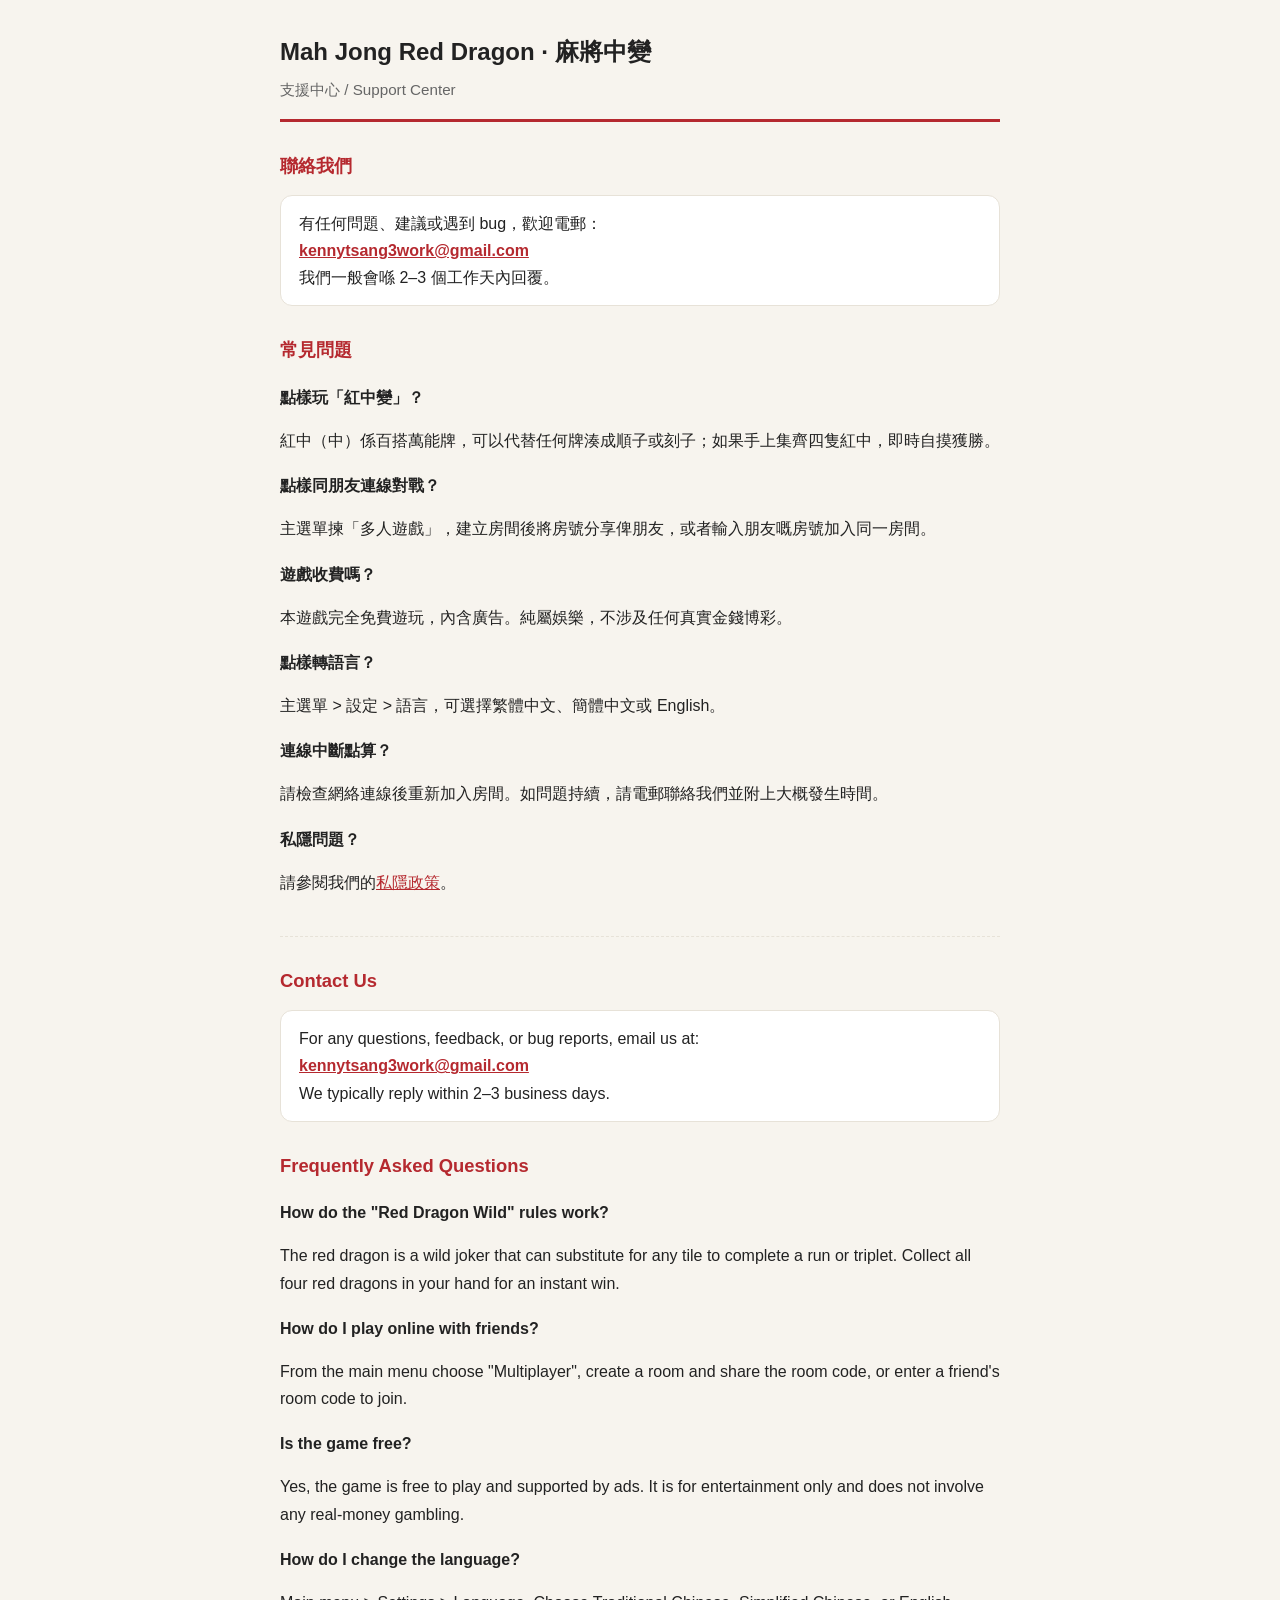
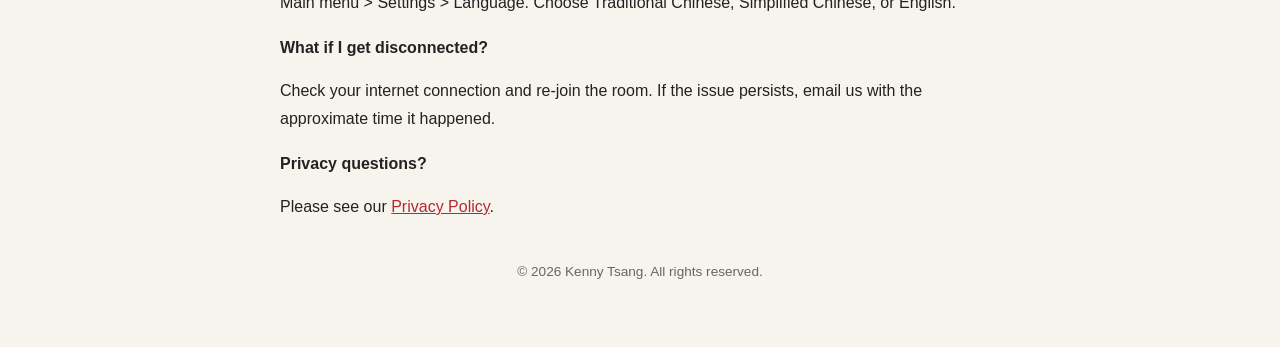
==== support.html @ 1e361889 "Add support page for App Store Support URL Co-Authored-By: Claude Opus 4.8 <noreply@anthropic.com>" ====
<!DOCTYPE html>
<html lang="zh-Hant">
<head>
<meta charset="utf-8">
<meta name="viewport" content="width=device-width, initial-scale=1">
<title>Mah Jong Red Dragon 麻將中變 — 支援 Support</title>
<style>
  :root { --red:#b5292f; --ink:#222; --muted:#666; --line:#e7e2d8; --bg:#f7f4ee; }
  * { box-sizing:border-box; }
  body { margin:0; font-family:-apple-system,BlinkMacSystemFont,"Segoe UI","PingFang TC","Noto Sans TC",Roboto,Helvetica,Arial,sans-serif;
         color:var(--ink); background:var(--bg); line-height:1.7; }
  .wrap { max-width:760px; margin:0 auto; padding:32px 20px 64px; }
  header { border-bottom:3px solid var(--red); padding-bottom:16px; margin-bottom:8px; }
  h1 { font-size:1.5rem; margin:0 0 4px; }
  .sub { color:var(--muted); font-size:.95rem; }
  h2 { font-size:1.15rem; margin:28px 0 6px; color:var(--red); }
  h3 { font-size:1rem; margin:18px 0 2px; }
  p, li { font-size:1rem; }
  a { color:var(--red); }
  .card { background:#fff; border:1px solid var(--line); border-radius:12px; padding:14px 18px; margin:14px 0; }
  .lang-divider { margin:40px 0 0; border:0; border-top:1px dashed var(--line); }
  footer { margin-top:40px; color:var(--muted); font-size:.85rem; text-align:center; }
  .email { font-weight:600; }
</style>
</head>
<body>
<div class="wrap">

  <header>
    <h1>Mah Jong Red Dragon · 麻將中變</h1>
    <div class="sub">支援中心 / Support Center</div>
  </header>

  <!-- ===================== 繁體中文 ===================== -->
  <h2>聯絡我們</h2>
  <div class="card">
    有任何問題、建議或遇到 bug，歡迎電郵：<br>
    <a class="email" href="mailto:kennytsang3work@gmail.com">kennytsang3work@gmail.com</a><br>
    我們一般會喺 2–3 個工作天內回覆。
  </div>

  <h2>常見問題</h2>

  <h3>點樣玩「紅中變」？</h3>
  <p>紅中（中）係百搭萬能牌，可以代替任何牌湊成順子或刻子；如果手上集齊四隻紅中，即時自摸獲勝。</p>

  <h3>點樣同朋友連線對戰？</h3>
  <p>主選單揀「多人遊戲」，建立房間後將房號分享俾朋友，或者輸入朋友嘅房號加入同一房間。</p>

  <h3>遊戲收費嗎？</h3>
  <p>本遊戲完全免費遊玩，內含廣告。純屬娛樂，不涉及任何真實金錢博彩。</p>

  <h3>點樣轉語言？</h3>
  <p>主選單 &gt; 設定 &gt; 語言，可選擇繁體中文、簡體中文或 English。</p>

  <h3>連線中斷點算？</h3>
  <p>請檢查網絡連線後重新加入房間。如問題持續，請電郵聯絡我們並附上大概發生時間。</p>

  <h3>私隱問題？</h3>
  <p>請參閱我們的<a href="index.html">私隱政策</a>。</p>

  <hr class="lang-divider">

  <!-- ===================== English ===================== -->
  <h2>Contact Us</h2>
  <div class="card">
    For any questions, feedback, or bug reports, email us at:<br>
    <a class="email" href="mailto:kennytsang3work@gmail.com">kennytsang3work@gmail.com</a><br>
    We typically reply within 2–3 business days.
  </div>

  <h2>Frequently Asked Questions</h2>

  <h3>How do the "Red Dragon Wild" rules work?</h3>
  <p>The red dragon is a wild joker that can substitute for any tile to complete a run or triplet. Collect all four red dragons in your hand for an instant win.</p>

  <h3>How do I play online with friends?</h3>
  <p>From the main menu choose "Multiplayer", create a room and share the room code, or enter a friend's room code to join.</p>

  <h3>Is the game free?</h3>
  <p>Yes, the game is free to play and supported by ads. It is for entertainment only and does not involve any real-money gambling.</p>

  <h3>How do I change the language?</h3>
  <p>Main menu &gt; Settings &gt; Language. Choose Traditional Chinese, Simplified Chinese, or English.</p>

  <h3>What if I get disconnected?</h3>
  <p>Check your internet connection and re-join the room. If the issue persists, email us with the approximate time it happened.</p>

  <h3>Privacy questions?</h3>
  <p>Please see our <a href="index.html">Privacy Policy</a>.</p>

  <footer>© 2026 Kenny Tsang. All rights reserved.</footer>

</div>
</body>
</html>
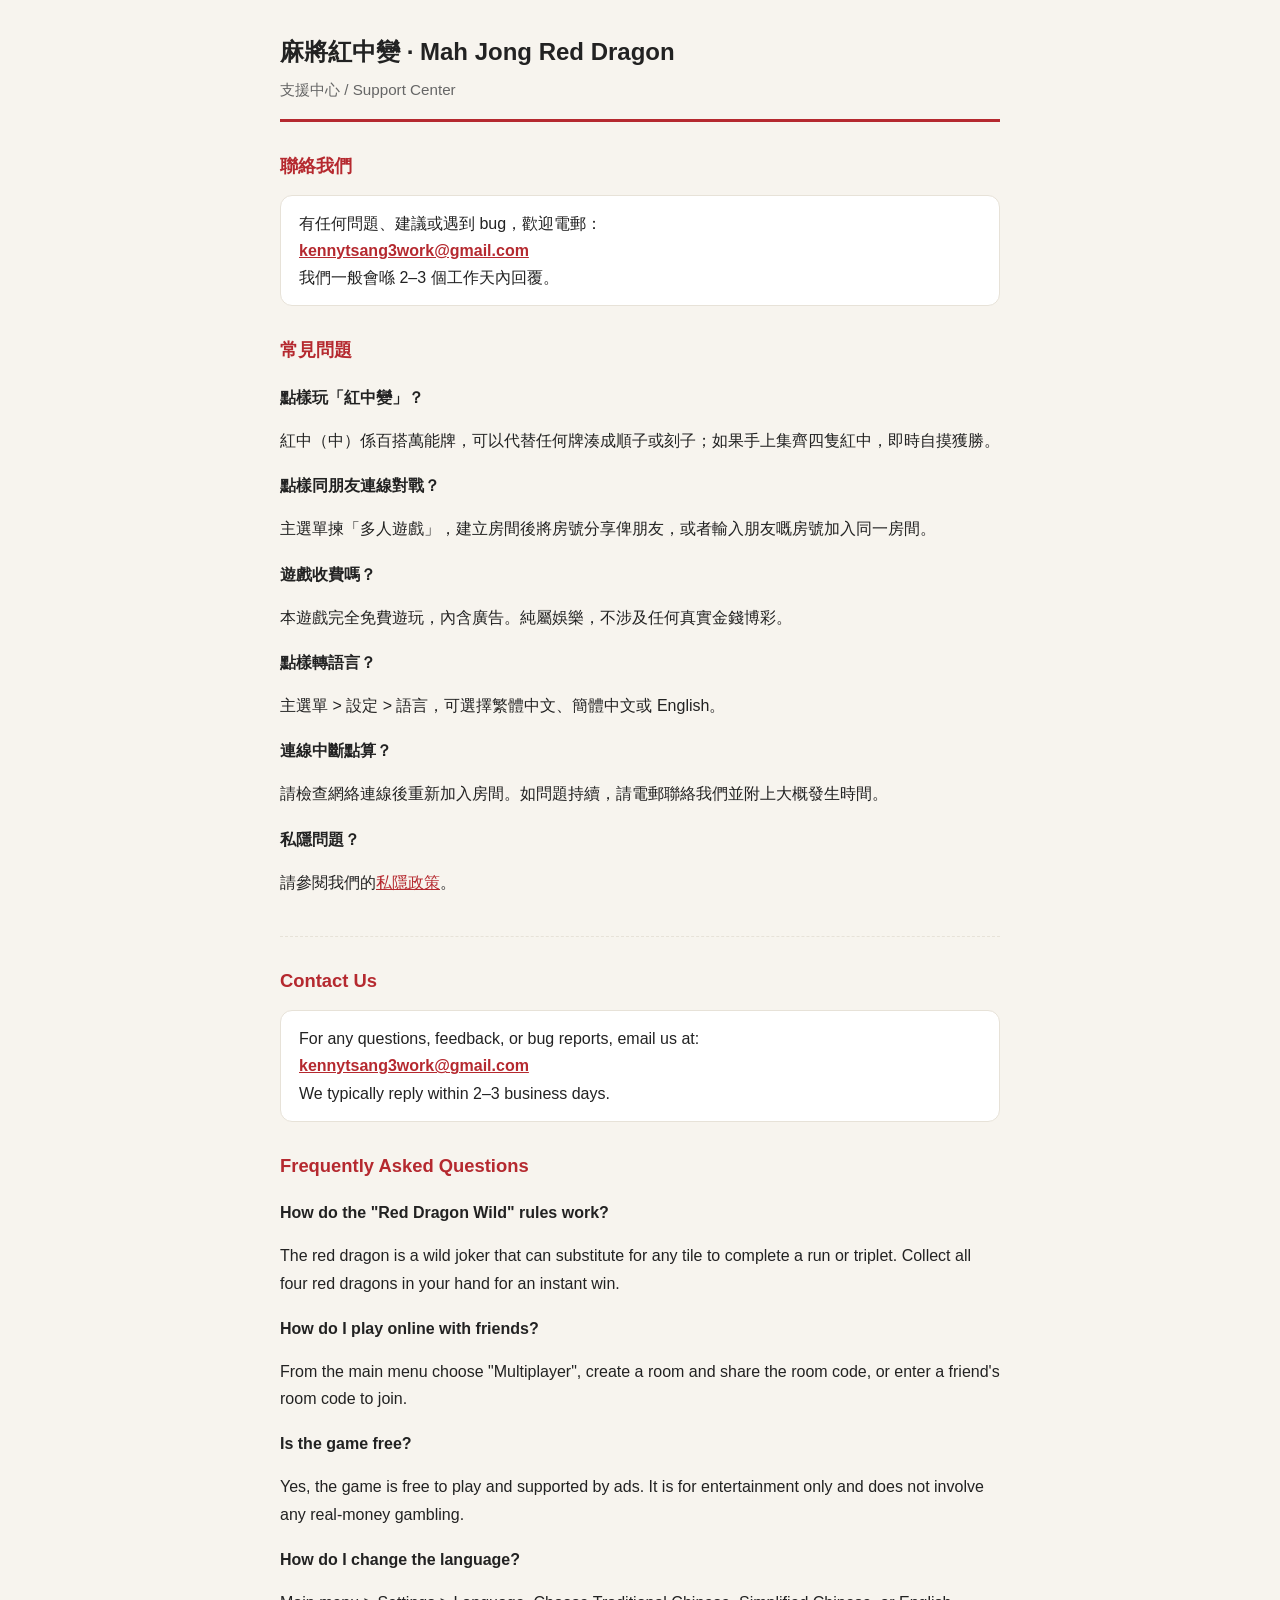
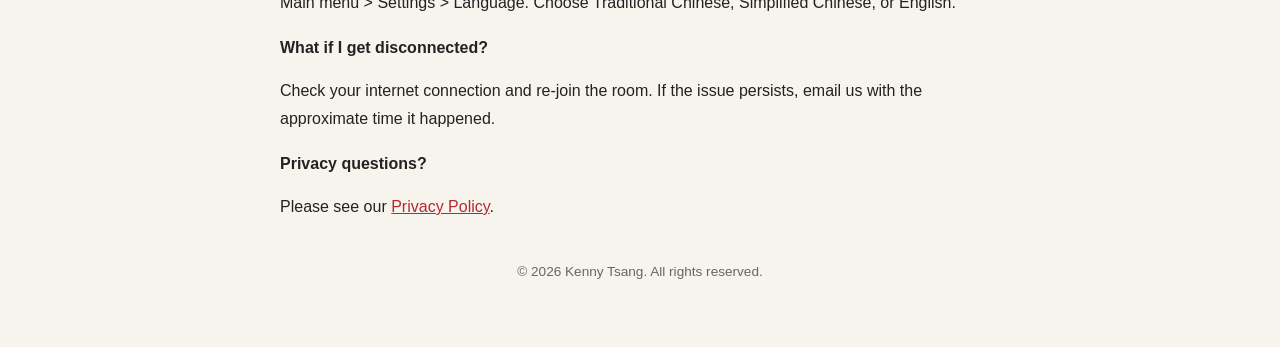
==== commit feb5a4bf: "Add iOS coverage (ATT/IDFA, App Store) to privacy policy; fix app name on support page Co-Authored-B" ====
--- a/support.html
+++ b/support.html
@@ -3,7 +3,7 @@
 <head>
 <meta charset="utf-8">
 <meta name="viewport" content="width=device-width, initial-scale=1">
-<title>Mah Jong Red Dragon 麻將中變 — 支援 Support</title>
+<title>麻將紅中變 Mah Jong Red Dragon — 支援 Support</title>
 <style>
   :root { --red:#b5292f; --ink:#222; --muted:#666; --line:#e7e2d8; --bg:#f7f4ee; }
   * { box-sizing:border-box; }
@@ -27,7 +27,7 @@
 <div class="wrap">
 
   <header>
-    <h1>Mah Jong Red Dragon · 麻將中變</h1>
+    <h1>麻將紅中變 · Mah Jong Red Dragon</h1>
     <div class="sub">支援中心 / Support Center</div>
   </header>
 
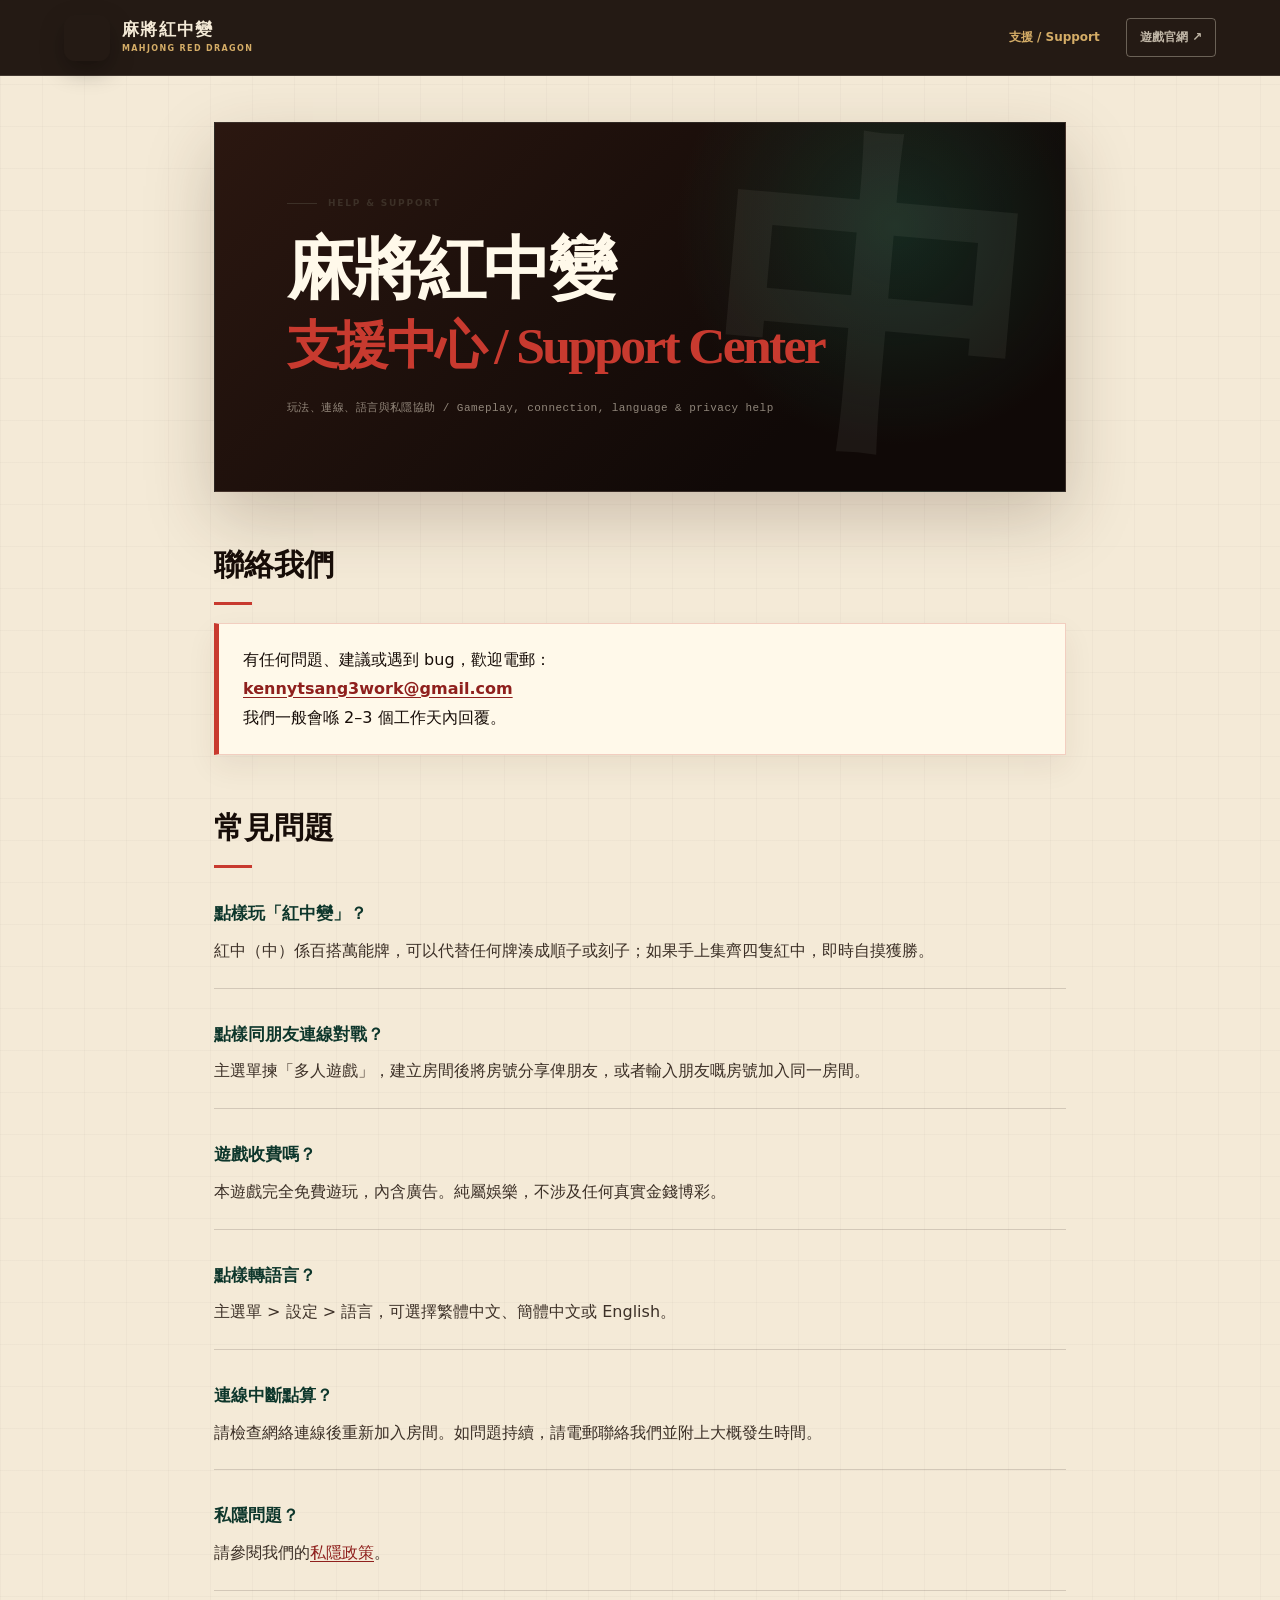
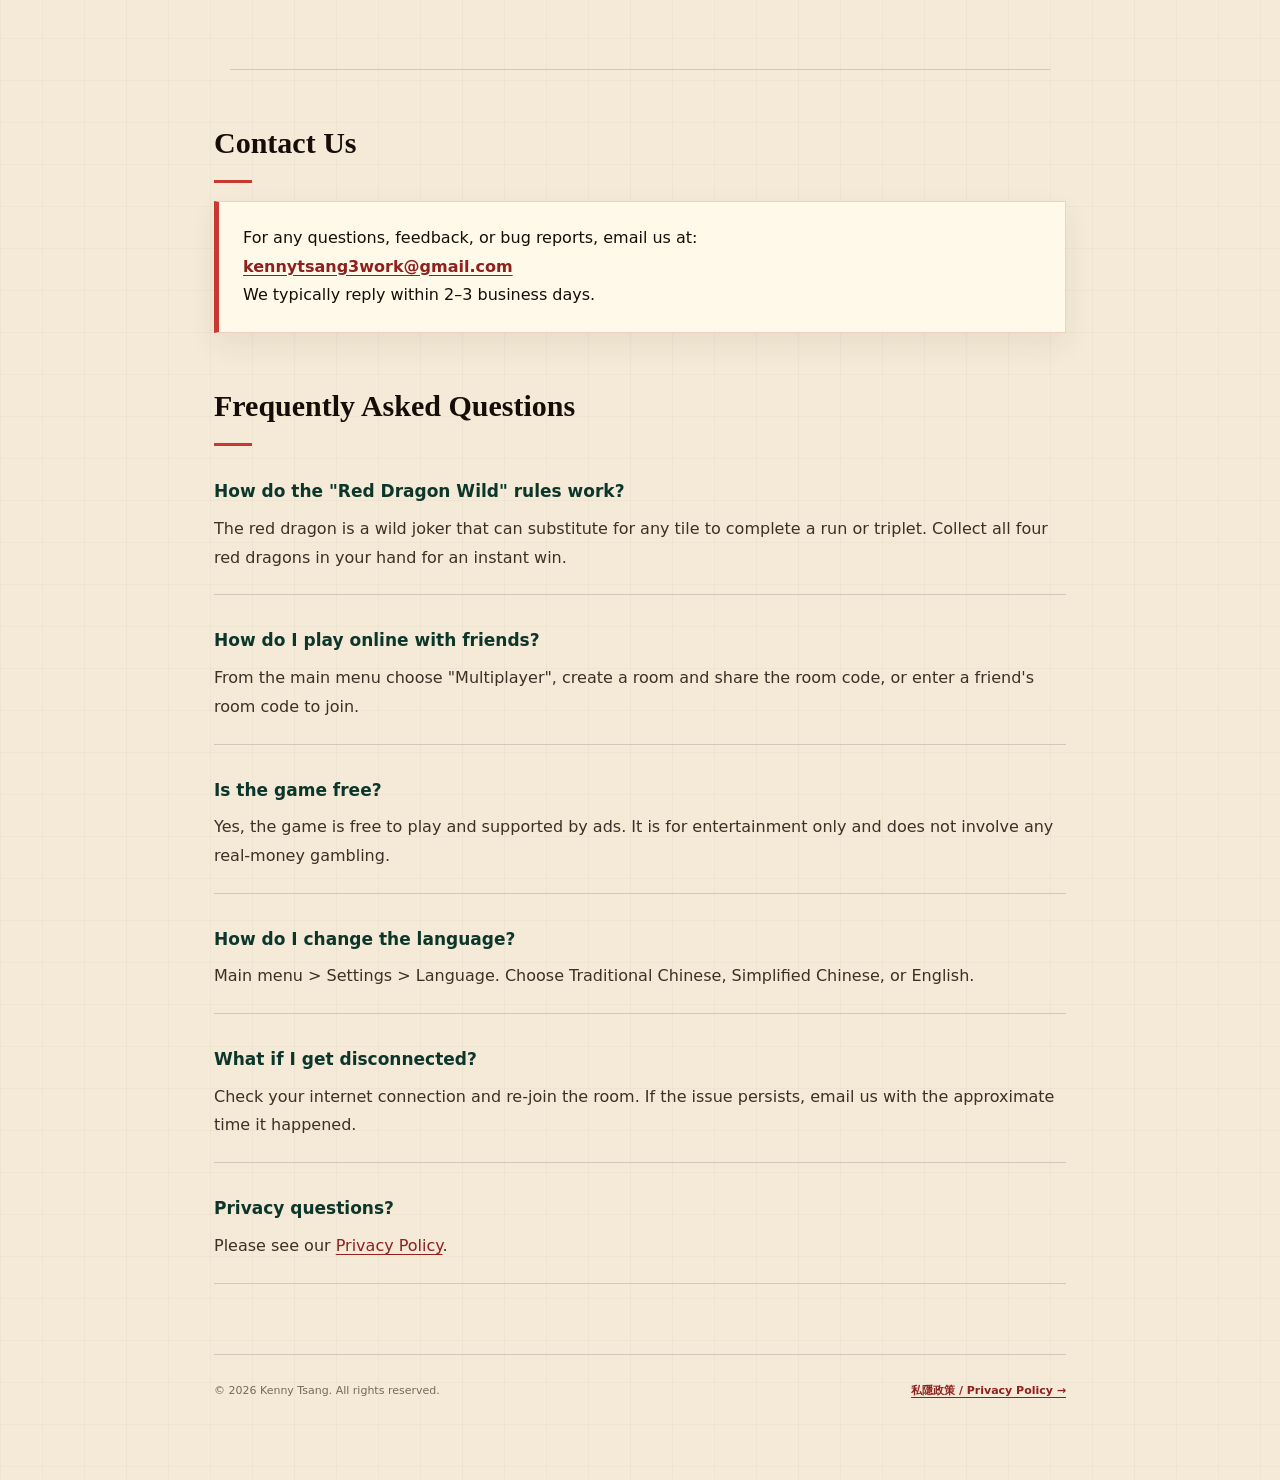
==== commit ef609d1c: "feat: redesign privacy and support pages - Match the Mahjong Red Dragon website visual identity - Im" ====
--- a/support.html
+++ b/support.html
@@ -4,6 +4,9 @@
 <meta charset="utf-8">
 <meta name="viewport" content="width=device-width, initial-scale=1">
 <title>麻將紅中變 Mah Jong Red Dragon — 支援 Support</title>
+<meta name="description" content="麻將紅中變支援中心：常見問題、連線協助及聯絡方法。">
+<meta name="theme-color" content="#170d08">
+<link rel="icon" type="image/webp" href="app-icon.webp">
 <style>
   :root { --red:#b5292f; --ink:#222; --muted:#666; --line:#e7e2d8; --bg:#f7f4ee; }
   * { box-sizing:border-box; }
@@ -22,13 +25,26 @@
   footer { margin-top:40px; color:var(--muted); font-size:.85rem; text-align:center; }
   .email { font-weight:600; }
 </style>
+<link rel="stylesheet" href="style.css">
 </head>
-<body>
-<div class="wrap">
+<body class="support-page">
+<a class="skip-link" href="#main-content">跳到主要內容</a>
+<header class="site-header">
+  <a class="site-brand" href="https://kennydc822.github.io/" aria-label="麻將紅中變官方網站">
+    <img src="app-icon.webp" alt="" width="46" height="46">
+    <span><strong>麻將紅中變</strong><small>MAHJONG RED DRAGON</small></span>
+  </a>
+  <nav class="top-nav" aria-label="網站導覽">
+    <a aria-current="page" href="support.html">支援 / Support</a>
+    <a class="game-link" href="https://kennydc822.github.io/">遊戲官網 ↗</a>
+  </nav>
+</header>
+<main class="wrap" id="main-content">
 
-  <header>
-    <h1>麻將紅中變 · Mah Jong Red Dragon</h1>
-    <div class="sub">支援中心 / Support Center</div>
+  <header class="masthead">
+    <p class="kicker">HELP &amp; SUPPORT</p>
+    <h1>麻將紅中變<span class="appname">支援中心 / Support Center</span></h1>
+    <div class="sub">玩法、連線、語言與私隱協助 / Gameplay, connection, language &amp; privacy help</div>
   </header>
 
   <!-- ===================== 繁體中文 ===================== -->
@@ -89,8 +105,11 @@
   <h3>Privacy questions?</h3>
   <p>Please see our <a href="index.html">Privacy Policy</a>.</p>
 
-  <footer>© 2026 Kenny Tsang. All rights reserved.</footer>
+  <footer>
+    <span>© 2026 Kenny Tsang. All rights reserved.</span>
+    <a href="index.html">私隱政策 / Privacy Policy →</a>
+  </footer>
 
-</div>
+</main>
 </body>
 </html>
--- a/style.css
+++ b/style.css
@@ -0,0 +1,532 @@
+@charset "UTF-8";
+
+:root {
+  --ink: #170d08;
+  --ink-soft: #2a1710;
+  --paper: #f4ead7;
+  --paper-bright: #fff9ea;
+  --red: #c83a2f;
+  --red-deep: #8f201d;
+  --jade: #1c624b;
+  --jade-deep: #0d362b;
+  --gold: #d5ad67;
+  --muted: #786957;
+  --rule: rgba(23, 13, 8, 0.15);
+  --display: "Noto Serif TC", "Songti TC", "PMingLiU", "Times New Roman", serif;
+  --sans: "Noto Sans TC", "PingFang TC", "Microsoft JhengHei", system-ui, sans-serif;
+}
+
+*,
+*::before,
+*::after {
+  box-sizing: border-box;
+}
+
+html {
+  scroll-behavior: smooth;
+  scroll-padding-top: 150px;
+  -webkit-text-size-adjust: 100%;
+}
+
+body,
+body.support-page {
+  margin: 0;
+  background:
+    linear-gradient(rgba(23, 13, 8, 0.025) 1px, transparent 1px),
+    linear-gradient(90deg, rgba(23, 13, 8, 0.025) 1px, transparent 1px),
+    var(--paper);
+  background-size: 42px 42px;
+  color: var(--ink);
+  font-family: var(--sans);
+  font-size: 16px;
+  line-height: 1.8;
+  text-rendering: optimizeLegibility;
+  -webkit-font-smoothing: antialiased;
+}
+
+body::selection {
+  background: var(--red);
+  color: white;
+}
+
+a {
+  color: var(--red-deep);
+  text-underline-offset: 3px;
+}
+
+a:hover {
+  color: var(--red);
+}
+
+:focus-visible {
+  outline: 3px solid var(--gold);
+  outline-offset: 4px;
+}
+
+.skip-link {
+  position: fixed;
+  z-index: 1000;
+  top: 12px;
+  left: 12px;
+  padding: 10px 16px;
+  transform: translateY(-150%);
+  border-radius: 5px;
+  background: var(--paper-bright);
+  color: var(--ink);
+  font-weight: 800;
+}
+
+.skip-link:focus {
+  transform: translateY(0);
+}
+
+.site-header {
+  position: sticky;
+  z-index: 100;
+  top: 0;
+  display: flex;
+  align-items: center;
+  justify-content: space-between;
+  min-height: 76px;
+  margin: 0;
+  padding: 12px clamp(20px, 5vw, 72px);
+  border-bottom: 1px solid rgba(255, 249, 234, 0.14);
+  background: rgba(23, 13, 8, 0.94);
+  color: var(--paper);
+  backdrop-filter: blur(18px);
+}
+
+.site-brand {
+  display: inline-flex;
+  align-items: center;
+  gap: 12px;
+  color: var(--paper);
+  text-decoration: none;
+}
+
+.site-brand:hover {
+  color: var(--paper-bright);
+}
+
+.site-brand img {
+  width: 46px;
+  height: 46px;
+  border-radius: 11px;
+  box-shadow: 0 9px 24px rgba(0, 0, 0, 0.3);
+}
+
+.site-brand span {
+  display: grid;
+  line-height: 1.08;
+}
+
+.site-brand strong {
+  font-family: var(--display);
+  font-size: 17px;
+  letter-spacing: 0.08em;
+}
+
+.site-brand small {
+  margin-top: 6px;
+  color: var(--gold);
+  font-size: 8px;
+  font-weight: 800;
+  letter-spacing: 0.17em;
+}
+
+.top-nav {
+  display: flex;
+  align-items: center;
+  gap: 26px;
+  font-size: 12px;
+  font-weight: 750;
+}
+
+.top-nav a {
+  color: rgba(244, 234, 215, 0.75);
+  text-decoration: none;
+}
+
+.top-nav a:hover,
+.top-nav a[aria-current="page"] {
+  color: var(--gold);
+}
+
+.top-nav .game-link {
+  padding: 8px 13px;
+  border: 1px solid rgba(244, 234, 215, 0.34);
+  border-radius: 4px;
+}
+
+.top-nav .game-link:hover {
+  border-color: var(--paper-bright);
+  background: var(--paper-bright);
+  color: var(--ink);
+}
+
+.wrap,
+body.support-page .wrap {
+  max-width: 980px;
+  margin: 0 auto;
+  padding: 46px 24px 80px;
+}
+
+header.masthead,
+body.support-page header.masthead {
+  position: relative;
+  margin: 0 0 18px;
+  padding: clamp(40px, 7vw, 72px);
+  overflow: hidden;
+  border: 1px solid rgba(255, 249, 234, 0.12);
+  border-radius: 0;
+  background:
+    radial-gradient(circle at 80% 28%, rgba(28, 98, 75, 0.34), transparent 30%),
+    linear-gradient(135deg, #2b1710, #100907 72%);
+  color: var(--paper-bright);
+  box-shadow: 0 26px 65px rgba(60, 35, 20, 0.22);
+}
+
+header.masthead::before,
+body.support-page header.masthead::before {
+  position: absolute;
+  top: 50%;
+  right: 3%;
+  content: "中";
+  transform: translateY(-50%) rotate(5deg);
+  color: rgba(255, 249, 234, 0.055);
+  font-family: var(--display);
+  font-size: clamp(150px, 30vw, 330px);
+  font-weight: 800;
+  line-height: 1;
+}
+
+.kicker {
+  position: relative;
+  z-index: 1;
+  display: flex;
+  align-items: center;
+  gap: 11px;
+  margin: 0 0 20px;
+  color: var(--gold);
+  font-size: 9px;
+  font-weight: 800;
+  letter-spacing: 0.2em;
+}
+
+.kicker::before {
+  width: 30px;
+  height: 1px;
+  content: "";
+  background: currentColor;
+}
+
+header.masthead h1,
+body.support-page header.masthead h1 {
+  position: relative;
+  z-index: 1;
+  max-width: 730px;
+  margin: 0;
+  color: var(--paper-bright);
+  font-family: var(--display);
+  font-size: clamp(36px, 6vw, 68px);
+  font-weight: 700;
+  line-height: 1.12;
+  letter-spacing: -0.04em;
+}
+
+header.masthead .appname {
+  display: block;
+  margin-top: 10px;
+  color: var(--red);
+  font-size: 0.76em;
+}
+
+.dates,
+body.support-page .sub {
+  position: relative;
+  z-index: 1;
+  margin: 24px 0 0;
+  color: rgba(244, 234, 215, 0.55);
+  font-family: "Courier New", monospace;
+  font-size: 11px;
+  letter-spacing: 0.04em;
+}
+
+nav.lang {
+  position: sticky;
+  z-index: 80;
+  top: 76px;
+  display: flex;
+  gap: 8px;
+  margin: 0 0 30px;
+  padding: 13px 14px;
+  border: 1px solid var(--rule);
+  border-radius: 0;
+  background: rgba(244, 234, 215, 0.92);
+  font-size: 12px;
+  backdrop-filter: blur(14px);
+}
+
+nav.lang a {
+  margin: 0;
+  padding: 7px 13px;
+  border: 1px solid transparent;
+  border-radius: 4px;
+  color: var(--red-deep);
+  font-weight: 800;
+  text-decoration: none;
+}
+
+nav.lang a:hover,
+nav.lang a:focus-visible {
+  border-color: var(--red-deep);
+  background: var(--paper-bright);
+}
+
+section.policy {
+  max-width: 820px;
+  margin: 0 auto;
+  padding-top: 28px;
+}
+
+.policy .lead {
+  position: relative;
+  margin: 0 0 38px;
+  padding: 26px 28px 26px 30px;
+  border: 1px solid rgba(28, 98, 75, 0.22);
+  border-left: 5px solid var(--jade);
+  border-radius: 0;
+  background: var(--paper-bright);
+  box-shadow: 0 14px 32px rgba(70, 43, 24, 0.08);
+  color: #35261d;
+  font-size: 15px;
+}
+
+section.policy h2 {
+  margin: 54px 0 18px;
+  padding: 20px 0 0;
+  border-top: 1px solid var(--rule);
+  color: var(--ink);
+  font-family: var(--display);
+  font-size: 27px;
+  font-weight: 700;
+  line-height: 1.3;
+  letter-spacing: -0.02em;
+}
+
+section.policy > h2:first-of-type {
+  border-top: 0;
+}
+
+section.policy h2::after {
+  display: block;
+  width: 38px;
+  height: 3px;
+  margin-top: 12px;
+  content: "";
+  background: var(--red);
+}
+
+section.policy h3,
+body.support-page h3 {
+  margin: 30px 0 8px;
+  color: var(--jade-deep);
+  font-size: 17px;
+  font-weight: 800;
+}
+
+section.policy p,
+section.policy li,
+body.support-page p,
+body.support-page li {
+  color: #3c3027;
+}
+
+section.policy p,
+section.policy ul {
+  margin-block: 12px;
+}
+
+section.policy ul {
+  padding-left: 1.4em;
+}
+
+section.policy li {
+  margin: 8px 0;
+  padding-left: 4px;
+}
+
+section.policy li::marker {
+  color: var(--red);
+}
+
+code {
+  padding: 2px 7px;
+  border: 1px solid rgba(23, 13, 8, 0.08);
+  border-radius: 4px;
+  background: #eaddc5;
+  color: var(--ink-soft);
+  font-size: 0.85em;
+}
+
+.contact-box,
+body.support-page .card {
+  margin-top: 18px;
+  padding: 22px 24px;
+  border: 1px solid rgba(200, 58, 47, 0.22);
+  border-radius: 0;
+  background: var(--paper-bright);
+  box-shadow: 0 12px 28px rgba(70, 43, 24, 0.07);
+}
+
+.divider,
+body.support-page .lang-divider {
+  max-width: 820px;
+  margin: 78px auto 28px;
+  border: 0;
+  border-top: 1px solid var(--rule);
+}
+
+.toplink {
+  margin-top: 32px;
+  font-size: 12px;
+  font-weight: 750;
+}
+
+footer,
+body.support-page footer {
+  display: flex;
+  align-items: center;
+  justify-content: space-between;
+  gap: 22px;
+  margin-top: 70px;
+  padding: 26px 0 0;
+  border-top: 1px solid var(--rule);
+  color: var(--muted);
+  font-size: 11px;
+  text-align: left;
+}
+
+footer a {
+  font-weight: 750;
+}
+
+body.support-page .wrap {
+  max-width: 900px;
+}
+
+body.support-page .wrap > h2 {
+  margin: 46px 0 14px;
+  color: var(--ink);
+  font-family: var(--display);
+  font-size: 30px;
+}
+
+body.support-page .wrap > h2::after {
+  display: block;
+  width: 38px;
+  height: 3px;
+  margin-top: 10px;
+  content: "";
+  background: var(--red);
+}
+
+body.support-page .card {
+  border-left: 5px solid var(--red);
+}
+
+body.support-page h3 + p {
+  margin: 0;
+  padding: 0 0 22px;
+  border-bottom: 1px solid var(--rule);
+}
+
+body.support-page .email {
+  font-weight: 800;
+}
+
+@media (max-width: 720px) {
+  html {
+    scroll-padding-top: 132px;
+  }
+
+  .site-header {
+    min-height: 68px;
+    padding: 10px 16px;
+  }
+
+  .site-brand img {
+    width: 40px;
+    height: 40px;
+  }
+
+  .site-brand strong {
+    font-size: 14px;
+  }
+
+  .site-brand small,
+  .top-nav a:not(.game-link) {
+    display: none;
+  }
+
+  .top-nav .game-link {
+    padding: 7px 10px;
+    font-size: 10px;
+  }
+
+  .wrap,
+  body.support-page .wrap {
+    padding: 24px 16px 58px;
+  }
+
+  header.masthead,
+  body.support-page header.masthead {
+    padding: 40px 25px;
+  }
+
+  header.masthead h1,
+  body.support-page header.masthead h1 {
+    font-size: clamp(33px, 11vw, 48px);
+  }
+
+  .dates,
+  body.support-page .sub {
+    margin-top: 18px;
+    line-height: 1.7;
+  }
+
+  nav.lang {
+    top: 68px;
+    margin-bottom: 15px;
+    overflow-x: auto;
+  }
+
+  nav.lang a {
+    white-space: nowrap;
+  }
+
+  section.policy {
+    padding-top: 20px;
+  }
+
+  .policy .lead {
+    padding: 22px 20px;
+  }
+
+  section.policy h2 {
+    margin-top: 44px;
+    font-size: 24px;
+  }
+
+  footer,
+  body.support-page footer {
+    align-items: flex-start;
+    flex-direction: column;
+  }
+}
+
+@media (prefers-reduced-motion: reduce) {
+  html {
+    scroll-behavior: auto;
+  }
+}
